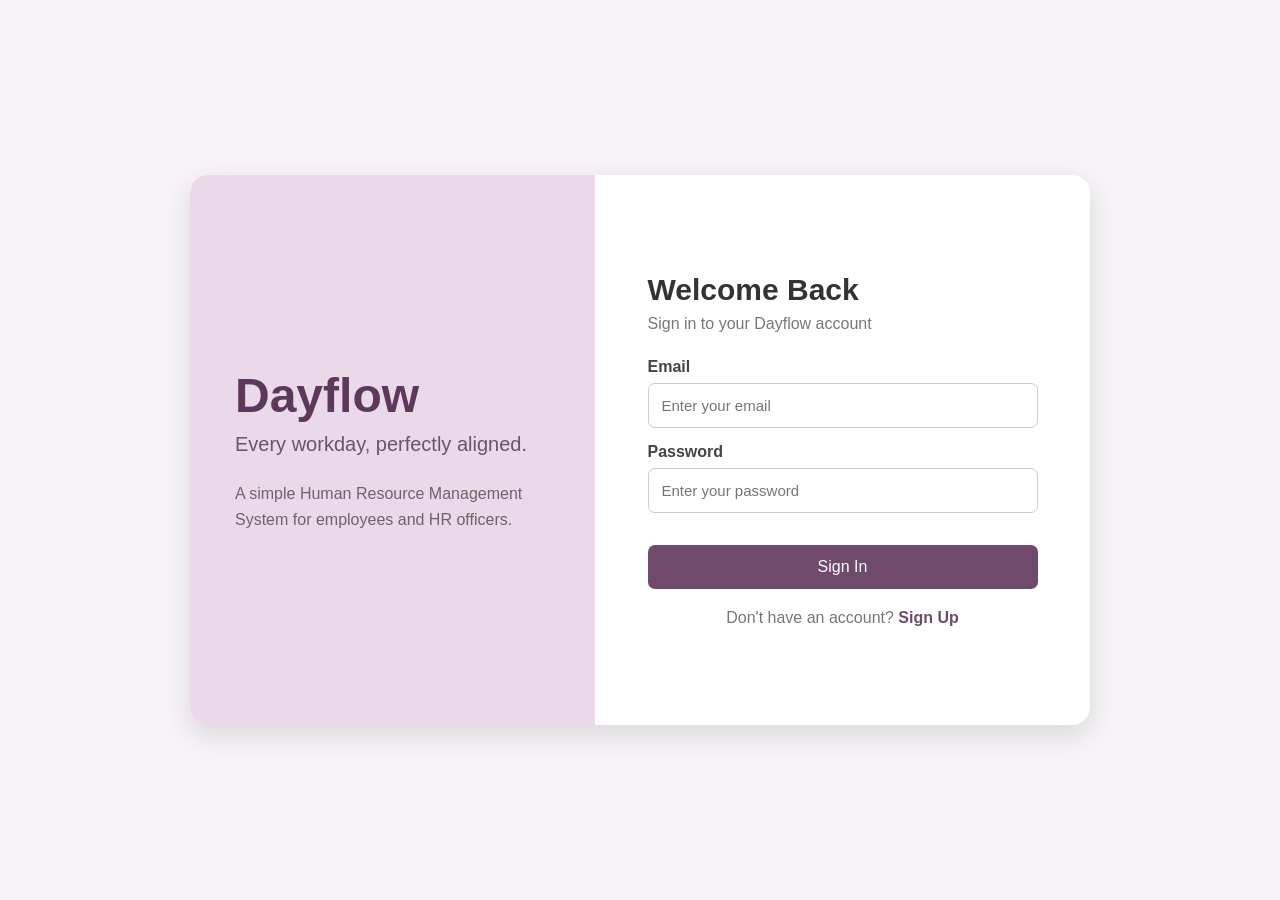
==== module3/index.html @ a834f314 "Implement authentication and authorization UI" ====
<!DOCTYPE html>
<html lang="en">
<head>
    <meta charset="UTF-8">
    <meta name="viewport" content="width=device-width, initial-scale=1.0">

    <title>Dayflow - HRMS</title>

    <link rel="stylesheet" href="style.css">
</head>

<body>

    <div class="container">

        <!-- LEFT SIDE -->
        <div class="welcome-section">

            <h1>Dayflow</h1>

            <p class="tagline">
                Every workday, perfectly aligned.
            </p>

            <p class="description">
                A simple Human Resource Management System
                for employees and HR officers.
            </p>

        </div>


        <!-- RIGHT SIDE -->
        <div class="auth-section">

            <!-- LOGIN -->
            <div id="loginBox" class="auth-box">

                <h2>Welcome Back</h2>

                <p class="subtitle">
                    Sign in to your Dayflow account
                </p>

                <form id="loginForm">

                    <label>Email</label>
                    <input
                        type="email"
                        id="loginEmail"
                        placeholder="Enter your email"
                        required
                    >

                    <label>Password</label>
                    <input
                        type="password"
                        id="loginPassword"
                        placeholder="Enter your password"
                        required
                    >

                    <p id="loginError" class="error"></p>

                    <button type="submit">
                        Sign In
                    </button>

                </form>

                <p class="switch-text">
                    Don't have an account?
                    <span onclick="showSignup()">Sign Up</span>
                </p>

            </div>


            <!-- SIGN UP -->
            <div id="signupBox" class="auth-box hidden">

                <h2>Create Account</h2>

                <p class="subtitle">
                    Register for Dayflow
                </p>

                <form id="signupForm">

                    <label>Employee ID</label>
                    <input
                        type="text"
                        id="employeeId"
                        placeholder="Enter Employee ID"
                        required
                    >

                    <label>Email</label>
                    <input
                        type="email"
                        id="signupEmail"
                        placeholder="Enter email"
                        required
                    >

                    <label>Password</label>
                    <input
                        type="password"
                        id="signupPassword"
                        placeholder="Minimum 8 characters"
                        required
                    >

                    <label>Role</label>

                    <select id="role" required>

                        <option value="">
                            Select Role
                        </option>

                        <option value="Employee">
                            Employee
                        </option>

                        <option value="HR">
                            HR Officer
                        </option>

                    </select>

                    <p class="password-rule">
                        Password must contain at least 8 characters,
                        one uppercase letter and one number.
                    </p>

                    <p id="signupError" class="error"></p>

                    <button type="submit">
                        Sign Up
                    </button>

                </form>

                <p class="switch-text">
                    Already have an account?
                    <span onclick="showLogin()">Sign In</span>
                </p>

            </div>


            <!-- VERIFICATION -->
            <div id="verificationBox" class="auth-box hidden">

                <h2>Verify Your Email</h2>

                <p class="subtitle">
                    We've sent a verification link to
                </p>

                <p id="verificationEmail" class="email-display"></p>

                <p>
                    Please verify your email before signing in.
                </p>

                <button onclick="verifyEmail()">
                    Verify Email
                </button>

            </div>


            <!-- DASHBOARD -->
            <div id="dashboardBox" class="auth-box hidden">

                <h2 id="dashboardTitle">
                    Dashboard
                </h2>

                <p id="dashboardMessage"></p>

                <div class="dashboard-card">

                    <h3>Authentication Successful</h3>

                    <p>
                        You have successfully signed in to Dayflow.
                    </p>

                    <p id="userDetails"></p>

                </div>

                <button onclick="logout()">
                    Logout
                </button>

            </div>

        </div>

    </div>


    <script src="script.js"></script>

</body>
</html>
---- module3/style.css ----
* {
    box-sizing: border-box;
    margin: 0;
    padding: 0;
    font-family: Arial, sans-serif;
}

body {
    min-height: 100vh;
    background: #f7f4f8;
    display: flex;
    justify-content: center;
    align-items: center;
}

.container {
    width: 900px;
    min-height: 550px;
    background: white;
    display: flex;
    border-radius: 18px;
    overflow: hidden;
    box-shadow: 0 10px 30px rgba(0, 0, 0, 0.12);
}

/* LEFT */

.welcome-section {
    width: 45%;
    background: #ead9e8;
    padding: 80px 45px;
    display: flex;
    flex-direction: column;
    justify-content: center;
}

.welcome-section h1 {
    font-size: 48px;
    color: #5c385b;
    margin-bottom: 10px;
}

.tagline {
    font-size: 20px;
    color: #6d536c;
    margin-bottom: 25px;
}

.description {
    color: #6b646b;
    line-height: 1.6;
}


/* RIGHT */

.auth-section {
    width: 55%;
    padding: 45px;
    display: flex;
    align-items: center;
    justify-content: center;
}

.auth-box {
    width: 100%;
    max-width: 390px;
}

.auth-box h2 {
    font-size: 30px;
    color: #333;
    margin-bottom: 8px;
}

.subtitle {
    color: #777;
    margin-bottom: 25px;
}

label {
    display: block;
    margin-top: 15px;
    margin-bottom: 7px;
    font-weight: bold;
    color: #444;
}

input,
select {
    width: 100%;
    padding: 13px;
    border: 1px solid #ccc;
    border-radius: 7px;
    font-size: 15px;
}

input:focus,
select:focus {
    outline: none;
    border-color: #8b5c87;
}

button {
    width: 100%;
    margin-top: 22px;
    padding: 13px;
    border: none;
    border-radius: 7px;
    background: #6f4a6d;
    color: white;
    font-size: 16px;
    cursor: pointer;
}

button:hover {
    background: #583b56;
}

.switch-text {
    text-align: center;
    margin-top: 20px;
    color: #777;
}

.switch-text span {
    color: #6f4a6d;
    font-weight: bold;
    cursor: pointer;
}

.error {
    color: #d9534f;
    margin-top: 10px;
    font-size: 14px;
}

.password-rule {
    color: #777;
    font-size: 12px;
    margin-top: 7px;
    line-height: 1.4;
}

.hidden {
    display: none;
}

.email-display {
    font-weight: bold;
    color: #6f4a6d;
    margin: 15px 0;
}

.dashboard-card {
    margin-top: 25px;
    padding: 20px;
    border-radius: 10px;
    background: #f5eef5;
}

.dashboard-card h3 {
    margin-bottom: 10px;
    color: #5c385b;
}

.dashboard-card p {
    margin-top: 8px;
    color: #666;
}


/* RESPONSIVE */

@media (max-width: 750px) {

    .container {
        width: 95%;
        flex-direction: column;
    }

    .welcome-section {
        width: 100%;
        padding: 40px;
    }

    .auth-section {
        width: 100%;
    }
}
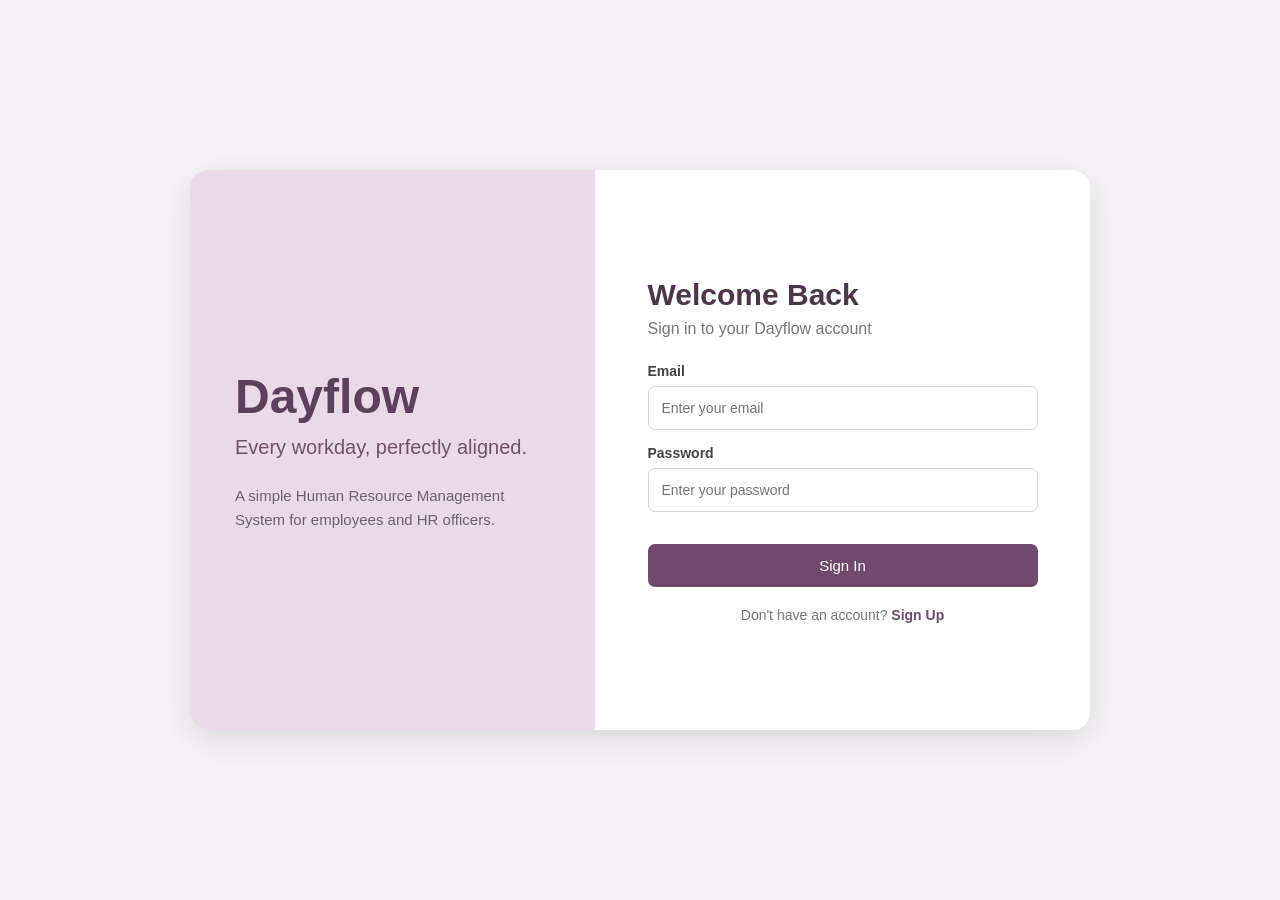
==== commit 1ae8e265: "Implement authentication and authorization UI" ====
--- a/module3/index.html
+++ b/module3/index.html
@@ -1,203 +1,993 @@
 <!DOCTYPE html>
 <html lang="en">
+
 <head>
     <meta charset="UTF-8">
     <meta name="viewport" content="width=device-width, initial-scale=1.0">
 
-    <title>Dayflow - HRMS</title>
+    <title>Dayflow - Human Resource Management System</title>
 
     <link rel="stylesheet" href="style.css">
 </head>
 
 <body>
 
-    <div class="container">
-
-        <!-- LEFT SIDE -->
-        <div class="welcome-section">
-
-            <h1>Dayflow</h1>
-
-            <p class="tagline">
-                Every workday, perfectly aligned.
-            </p>
-
-            <p class="description">
-                A simple Human Resource Management System
-                for employees and HR officers.
-            </p>
+    <!-- ================================================= -->
+    <!-- AUTHENTICATION -->
+    <!-- ================================================= -->
+
+    <div id="authSection">
+
+        <div class="auth-container">
+
+            <!-- LEFT SIDE -->
+
+            <div class="welcome-section">
+
+                <h1>Dayflow</h1>
+
+                <p class="tagline">
+                    Every workday, perfectly aligned.
+                </p>
+
+                <p class="description">
+                    A simple Human Resource Management System
+                    for employees and HR officers.
+                </p>
+
+            </div>
+
+
+            <!-- RIGHT SIDE -->
+
+            <div class="auth-section">
+
+
+                <!-- ================= SIGN IN ================= -->
+
+                <div id="loginBox" class="auth-box">
+
+                    <h2>Welcome Back</h2>
+
+                    <p class="subtitle">
+                        Sign in to your Dayflow account
+                    </p>
+
+
+                    <form id="loginForm">
+
+                        <label for="loginEmail">
+                            Email
+                        </label>
+
+                        <input
+                            type="email"
+                            id="loginEmail"
+                            placeholder="Enter your email"
+                            required
+                        >
+
+
+                        <label for="loginPassword">
+                            Password
+                        </label>
+
+                        <input
+                            type="password"
+                            id="loginPassword"
+                            placeholder="Enter your password"
+                            required
+                        >
+
+
+                        <p id="loginError" class="error"></p>
+
+
+                        <button type="submit">
+                            Sign In
+                        </button>
+
+                    </form>
+
+
+                    <p class="switch-text">
+
+                        Don't have an account?
+
+                        <span onclick="showSignup()">
+                            Sign Up
+                        </span>
+
+                    </p>
+
+                </div>
+
+
+                <!-- ================= SIGN UP ================= -->
+
+                <div id="signupBox" class="auth-box hidden">
+
+                    <h2>Create Account</h2>
+
+                    <p class="subtitle">
+                        Register for Dayflow
+                    </p>
+
+
+                    <form id="signupForm">
+
+                        <label for="employeeId">
+                            Employee ID
+                        </label>
+
+                        <input
+                            type="text"
+                            id="employeeId"
+                            placeholder="Enter Employee ID"
+                            required
+                        >
+
+
+                        <label for="signupEmail">
+                            Email
+                        </label>
+
+                        <input
+                            type="email"
+                            id="signupEmail"
+                            placeholder="Enter your email"
+                            required
+                        >
+
+
+                        <label for="signupPassword">
+                            Password
+                        </label>
+
+                        <input
+                            type="password"
+                            id="signupPassword"
+                            placeholder="Minimum 8 characters"
+                            required
+                        >
+
+
+                        <label for="role">
+                            Role
+                        </label>
+
+                        <select id="role" required>
+
+                            <option value="">
+                                Select Role
+                            </option>
+
+                            <option value="Employee">
+                                Employee
+                            </option>
+
+                            <option value="HR">
+                                HR Officer
+                            </option>
+
+                        </select>
+
+
+                        <p class="password-rule">
+
+                            Password must contain at least
+                            8 characters, one uppercase letter,
+                            one lowercase letter and one number.
+
+                        </p>
+
+
+                        <p id="signupError" class="error"></p>
+
+
+                        <button type="submit">
+                            Sign Up
+                        </button>
+
+                    </form>
+
+
+                    <p class="switch-text">
+
+                        Already have an account?
+
+                        <span onclick="showLogin()">
+                            Sign In
+                        </span>
+
+                    </p>
+
+                </div>
+
+
+                <!-- ================= EMAIL VERIFICATION ================= -->
+
+                <div id="verificationBox"
+                     class="auth-box hidden">
+
+                    <h2>Verify Your Email</h2>
+
+                    <p class="subtitle">
+                        Your account has been created.
+                    </p>
+
+                    <p>
+                        Verification is required before you
+                        can sign in.
+                    </p>
+
+
+                    <p id="verificationEmail"
+                       class="email-display">
+                    </p>
+
+
+                    <button onclick="verifyEmail()">
+                        Verify Email
+                    </button>
+
+
+                    <p class="verification-note">
+                        Demo mode: clicking the button simulates
+                        email verification.
+                    </p>
+
+                </div>
+
+            </div>
 
         </div>
 
-
-        <!-- RIGHT SIDE -->
-        <div class="auth-section">
-
-            <!-- LOGIN -->
-            <div id="loginBox" class="auth-box">
-
-                <h2>Welcome Back</h2>
-
-                <p class="subtitle">
-                    Sign in to your Dayflow account
-                </p>
-
-                <form id="loginForm">
-
-                    <label>Email</label>
-                    <input
-                        type="email"
-                        id="loginEmail"
-                        placeholder="Enter your email"
-                        required
-                    >
-
-                    <label>Password</label>
-                    <input
-                        type="password"
-                        id="loginPassword"
-                        placeholder="Enter your password"
-                        required
-                    >
-
-                    <p id="loginError" class="error"></p>
-
-                    <button type="submit">
-                        Sign In
+    </div>
+
+
+    <!-- ================================================= -->
+    <!-- DASHBOARD -->
+    <!-- ================================================= -->
+
+    <div id="dashboardSection" class="hidden">
+
+        <div class="app">
+
+
+            <!-- ================= SIDEBAR ================= -->
+
+            <aside class="sidebar">
+
+                <div class="logo">
+
+                    <h1>Dayflow</h1>
+
+                    <p>
+                        Every workday, perfectly aligned.
+                    </p>
+
+                </div>
+
+
+                <nav>
+
+                    <button
+                        class="nav-item active"
+                        onclick="showDashboard()">
+
+                        🏠 Dashboard
+
                     </button>
 
-                </form>
-
-                <p class="switch-text">
-                    Don't have an account?
-                    <span onclick="showSignup()">Sign Up</span>
-                </p>
-
-            </div>
-
-
-            <!-- SIGN UP -->
-            <div id="signupBox" class="auth-box hidden">
-
-                <h2>Create Account</h2>
-
-                <p class="subtitle">
-                    Register for Dayflow
-                </p>
-
-                <form id="signupForm">
-
-                    <label>Employee ID</label>
-                    <input
-                        type="text"
-                        id="employeeId"
-                        placeholder="Enter Employee ID"
-                        required
-                    >
-
-                    <label>Email</label>
-                    <input
-                        type="email"
-                        id="signupEmail"
-                        placeholder="Enter email"
-                        required
-                    >
-
-                    <label>Password</label>
-                    <input
-                        type="password"
-                        id="signupPassword"
-                        placeholder="Minimum 8 characters"
-                        required
-                    >
-
-                    <label>Role</label>
-
-                    <select id="role" required>
-
-                        <option value="">
-                            Select Role
-                        </option>
-
-                        <option value="Employee">
-                            Employee
-                        </option>
-
-                        <option value="HR">
-                            HR Officer
-                        </option>
-
-                    </select>
-
-                    <p class="password-rule">
-                        Password must contain at least 8 characters,
-                        one uppercase letter and one number.
-                    </p>
-
-                    <p id="signupError" class="error"></p>
-
-                    <button type="submit">
-                        Sign Up
+
+                    <button
+                        class="nav-item employee-only"
+                        onclick="showProfile()">
+
+                        👤 Profile
+
                     </button>
 
-                </form>
-
-                <p class="switch-text">
-                    Already have an account?
-                    <span onclick="showLogin()">Sign In</span>
-                </p>
-
-            </div>
-
-
-            <!-- VERIFICATION -->
-            <div id="verificationBox" class="auth-box hidden">
-
-                <h2>Verify Your Email</h2>
-
-                <p class="subtitle">
-                    We've sent a verification link to
-                </p>
-
-                <p id="verificationEmail" class="email-display"></p>
-
-                <p>
-                    Please verify your email before signing in.
-                </p>
-
-                <button onclick="verifyEmail()">
-                    Verify Email
-                </button>
-
-            </div>
-
-
-            <!-- DASHBOARD -->
-            <div id="dashboardBox" class="auth-box hidden">
-
-                <h2 id="dashboardTitle">
-                    Dashboard
-                </h2>
-
-                <p id="dashboardMessage"></p>
-
-                <div class="dashboard-card">
-
-                    <h3>Authentication Successful</h3>
-
-                    <p>
-                        You have successfully signed in to Dayflow.
-                    </p>
-
-                    <p id="userDetails"></p>
-
-                </div>
-
-                <button onclick="logout()">
-                    Logout
-                </button>
-
-            </div>
+
+                    <button
+                        class="nav-item employee-only"
+                        onclick="showAttendance()">
+
+                        📅 Attendance
+
+                    </button>
+
+
+                    <button
+                        class="nav-item employee-only"
+                        onclick="showLeaveRequests()">
+
+                        📝 Leave Requests
+
+                    </button>
+
+
+                    <button
+                        class="nav-item hr-only"
+                        onclick="showEmployees()">
+
+                        👥 Employees
+
+                    </button>
+
+
+                    <button
+                        class="nav-item hr-only"
+                        onclick="showAttendanceRecords()">
+
+                        📊 Attendance Records
+
+                    </button>
+
+
+                    <button
+                        class="nav-item hr-only"
+                        onclick="showLeaveApprovals()">
+
+                        ✅ Leave Approvals
+
+                    </button>
+
+
+                    <button
+                        class="nav-item"
+                        onclick="logout()">
+
+                        🚪 Logout
+
+                    </button>
+
+                </nav>
+
+            </aside>
+
+
+            <!-- ================= MAIN ================= -->
+
+            <main class="main-content">
+
+
+                <!-- TOP BAR -->
+
+                <header class="topbar">
+
+                    <div>
+
+                        <h2 id="dashboardTitle">
+                            Dashboard
+                        </h2>
+
+                        <p id="welcomeText">
+                            Welcome to Dayflow.
+                        </p>
+
+                    </div>
+
+
+                    <div class="user-profile">
+
+                        <div
+                            class="avatar"
+                            id="userAvatar">
+
+                            U
+
+                        </div>
+
+
+                        <div>
+
+                            <strong id="loggedUser">
+                                User
+                            </strong>
+
+                            <small id="userRole">
+                                User
+                            </small>
+
+                        </div>
+
+                    </div>
+
+                </header>
+
+
+                <!-- ================================================= -->
+                <!-- EMPLOYEE DASHBOARD -->
+                <!-- ================================================= -->
+
+                <section
+                    id="employeeDashboard"
+                    class="dashboard-page hidden">
+
+
+                    <div class="section-title">
+
+                        <h3>
+                            Quick Access
+                        </h3>
+
+                    </div>
+
+
+                    <div class="cards">
+
+
+                        <!-- PROFILE -->
+
+                        <div class="card">
+
+                            <div class="card-icon">
+                                👤
+                            </div>
+
+                            <h3>
+                                Profile
+                            </h3>
+
+                            <p>
+                                View and manage your
+                                personal details.
+                            </p>
+
+                            <button onclick="showProfile()">
+                                View Profile
+                            </button>
+
+                        </div>
+
+
+                        <!-- ATTENDANCE -->
+
+                        <div class="card">
+
+                            <div class="card-icon">
+                                📅
+                            </div>
+
+                            <h3>
+                                Attendance
+                            </h3>
+
+                            <p>
+                                View your attendance records.
+                            </p>
+
+                            <button onclick="showAttendance()">
+                                View Attendance
+                            </button>
+
+                        </div>
+
+
+                        <!-- LEAVE -->
+
+                        <div class="card">
+
+                            <div class="card-icon">
+                                📝
+                            </div>
+
+                            <h3>
+                                Leave Requests
+                            </h3>
+
+                            <p>
+                                Apply for leave and track
+                                your requests.
+                            </p>
+
+                            <button onclick="showLeaveRequests()">
+                                Manage Leave
+                            </button>
+
+                        </div>
+
+
+                        <!-- LOGOUT -->
+
+                        <div class="card">
+
+                            <div class="card-icon">
+                                🚪
+                            </div>
+
+                            <h3>
+                                Logout
+                            </h3>
+
+                            <p>
+                                Securely sign out of
+                                your account.
+                            </p>
+
+                            <button onclick="logout()">
+                                Logout
+                            </button>
+
+                        </div>
+
+                    </div>
+
+
+                    <!-- RECENT ACTIVITY -->
+
+                    <div class="content-section">
+
+                        <div class="section-header">
+
+                            <h3>
+                                Recent Activity
+                            </h3>
+
+                        </div>
+
+
+                        <div id="employeeActivity">
+
+                            <div class="empty-state">
+
+                                <div class="empty-icon">
+                                    📋
+                                </div>
+
+                                <h3>
+                                    No recent activity
+                                </h3>
+
+                                <p>
+                                    Your recent activities
+                                    will appear here.
+                                </p>
+
+                            </div>
+
+                        </div>
+
+                    </div>
+
+
+                    <!-- ALERTS -->
+
+                    <div class="content-section">
+
+                        <div class="section-header">
+
+                            <h3>
+                                Alerts
+                            </h3>
+
+                        </div>
+
+
+                        <div id="employeeAlerts">
+
+                            <div class="empty-state">
+
+                                <div class="empty-icon">
+                                    🔔
+                                </div>
+
+                                <h3>
+                                    No alerts
+                                </h3>
+
+                                <p>
+                                    You don't have any alerts
+                                    at the moment.
+                                </p>
+
+                            </div>
+
+                        </div>
+
+                    </div>
+
+                </section>
+
+
+                <!-- ================================================= -->
+                <!-- HR DASHBOARD -->
+                <!-- ================================================= -->
+
+                <section
+                    id="hrDashboard"
+                    class="dashboard-page hidden">
+
+
+                    <div class="section-title">
+
+                        <h3>
+                            HR Overview
+                        </h3>
+
+                    </div>
+
+
+                    <!-- STATISTICS -->
+
+                    <div class="stats">
+
+
+                        <div class="stat-card">
+
+                            <span>
+                                👥
+                            </span>
+
+                            <div>
+
+                                <p>
+                                    Total Employees
+                                </p>
+
+                                <h2 id="totalEmployees">
+                                    0
+                                </h2>
+
+                            </div>
+
+                        </div>
+
+
+                        <div class="stat-card">
+
+                            <span>
+                                ✓
+                            </span>
+
+                            <div>
+
+                                <p>
+                                    Present Today
+                                </p>
+
+                                <h2 id="presentCount">
+                                    0
+                                </h2>
+
+                            </div>
+
+                        </div>
+
+
+                        <div class="stat-card">
+
+                            <span>
+                                📝
+                            </span>
+
+                            <div>
+
+                                <p>
+                                    Pending Leaves
+                                </p>
+
+                                <h2 id="pendingLeaveCount">
+                                    0
+                                </h2>
+
+                            </div>
+
+                        </div>
+
+
+                        <div class="stat-card">
+
+                            <span>
+                                ⚠
+                            </span>
+
+                            <div>
+
+                                <p>
+                                    Absent Today
+                                </p>
+
+                                <h2 id="absentCount">
+                                    0
+                                </h2>
+
+                            </div>
+
+                        </div>
+
+                    </div>
+
+
+                    <!-- EMPLOYEE LIST -->
+
+                    <div class="content-section">
+
+                        <div class="section-header">
+
+                            <h3>
+                                Employee List
+                            </h3>
+
+                            <input
+                                type="text"
+                                id="employeeSearch"
+                                placeholder="Search employee..."
+                                onkeyup="searchEmployees()"
+                            >
+
+                        </div>
+
+
+                        <div id="employeeList">
+
+                            <div class="empty-state">
+
+                                <div class="empty-icon">
+                                    👥
+                                </div>
+
+                                <h3>
+                                    No employees registered
+                                </h3>
+
+                                <p>
+                                    Registered employees will
+                                    appear here.
+                                </p>
+
+                            </div>
+
+                        </div>
+
+                    </div>
+
+
+                    <!-- SELECTED EMPLOYEE -->
+
+                    <div
+                        id="selectedEmployeeSection"
+                        class="content-section hidden">
+
+                        <div class="section-header">
+
+                            <h3>
+                                Employee Details
+                            </h3>
+
+                        </div>
+
+
+                        <div id="selectedEmployee">
+
+                        </div>
+
+                    </div>
+
+
+                    <!-- ATTENDANCE RECORDS -->
+
+                    <div class="content-section">
+
+                        <div class="section-header">
+
+                            <h3>
+                                Attendance Records
+                            </h3>
+
+                        </div>
+
+
+                        <div id="hrAttendanceRecords">
+
+                            <div class="empty-state">
+
+                                <div class="empty-icon">
+                                    📊
+                                </div>
+
+                                <h3>
+                                    No attendance records
+                                </h3>
+
+                                <p>
+                                    Attendance records will
+                                    appear here when available.
+                                </p>
+
+                            </div>
+
+                        </div>
+
+                    </div>
+
+
+                    <!-- LEAVE APPROVALS -->
+
+                    <div class="content-section">
+
+                        <div class="section-header">
+
+                            <h3>
+                                Leave Approvals
+                            </h3>
+
+                        </div>
+
+
+                        <div id="hrLeaveApprovals">
+
+                            <div class="empty-state">
+
+                                <div class="empty-icon">
+                                    📝
+                                </div>
+
+                                <h3>
+                                    No leave requests
+                                </h3>
+
+                                <p>
+                                    Employee leave requests
+                                    will appear here.
+                                </p>
+
+                            </div>
+
+                        </div>
+
+                    </div>
+
+                </section>
+
+
+                <!-- ================================================= -->
+                <!-- PROFILE PAGE -->
+                <!-- ================================================= -->
+
+                <section
+                    id="profilePage"
+                    class="dashboard-page hidden">
+
+                    <div class="content-section">
+
+                        <div class="section-header">
+
+                            <h3>
+                                My Profile
+                            </h3>
+
+                        </div>
+
+
+                        <div class="profile-details">
+
+                            <div class="profile-row">
+
+                                <strong>
+                                    Employee ID
+                                </strong>
+
+                                <span id="profileEmployeeId">
+                                </span>
+
+                            </div>
+
+
+                            <div class="profile-row">
+
+                                <strong>
+                                    Email
+                                </strong>
+
+                                <span id="profileEmail">
+                                </span>
+
+                            </div>
+
+
+                            <div class="profile-row">
+
+                                <strong>
+                                    Role
+                                </strong>
+
+                                <span id="profileRole">
+                                </span>
+
+                            </div>
+
+                        </div>
+
+                    </div>
+
+                </section>
+
+
+                <!-- ================================================= -->
+                <!-- ATTENDANCE PAGE -->
+                <!-- ================================================= -->
+
+                <section
+                    id="attendancePage"
+                    class="dashboard-page hidden">
+
+                    <div class="content-section">
+
+                        <div class="section-header">
+
+                            <h3>
+                                My Attendance
+                            </h3>
+
+                        </div>
+
+
+                        <div class="empty-state">
+
+                            <div class="empty-icon">
+                                📅
+                            </div>
+
+                            <h3>
+                                No attendance records
+                            </h3>
+
+                            <p>
+                                Your attendance records
+                                will appear here.
+                            </p>
+
+                        </div>
+
+                    </div>
+
+                </section>
+
+
+                <!-- ================================================= -->
+                <!-- LEAVE PAGE -->
+                <!-- ================================================= -->
+
+                <section
+                    id="leavePage"
+                    class="dashboard-page hidden">
+
+                    <div class="content-section">
+
+                        <div class="section-header">
+
+                            <h3>
+                                Leave Requests
+                            </h3>
+
+                        </div>
+
+
+                        <div class="empty-state">
+
+                            <div class="empty-icon">
+                                📝
+                            </div>
+
+                            <h3>
+                                No leave requests
+                            </h3>
+
+                            <p>
+                                Your leave requests
+                                will appear here.
+                            </p>
+
+                        </div>
+
+                    </div>
+
+                </section>
+
+            </main>
 
         </div>
 
@@ -207,4 +997,5 @@
     <script src="script.js"></script>
 
 </body>
+
 </html>
--- a/module3/style.css
+++ b/module3/style.css
@@ -1,34 +1,55 @@
 * {
-    box-sizing: border-box;
     margin: 0;
     padding: 0;
+    box-sizing: border-box;
     font-family: Arial, sans-serif;
 }
 
 body {
+    background: #f7f4f8;
+    color: #333;
+}
+
+
+/* ================================= */
+/* HIDDEN */
+/* ================================= */
+
+.hidden {
+    display: none !important;
+}
+
+
+/* ================================= */
+/* AUTHENTICATION */
+/* ================================= */
+
+#authSection {
     min-height: 100vh;
+    display: flex;
+    justify-content: center;
+    align-items: center;
     background: #f7f4f8;
-    display: flex;
-    justify-content: center;
-    align-items: center;
-}
-
-.container {
+    padding: 30px;
+}
+
+.auth-container {
     width: 900px;
-    min-height: 550px;
+    min-height: 560px;
     background: white;
-    display: flex;
     border-radius: 18px;
     overflow: hidden;
-    box-shadow: 0 10px 30px rgba(0, 0, 0, 0.12);
-}
-
-/* LEFT */
+    display: flex;
+    box-shadow: 0 10px 35px rgba(0, 0, 0, 0.12);
+}
+
+
+/* LEFT SIDE */
 
 .welcome-section {
     width: 45%;
     background: #ead9e8;
-    padding: 80px 45px;
+    padding: 60px 45px;
     display: flex;
     flex-direction: column;
     justify-content: center;
@@ -36,8 +57,8 @@
 
 .welcome-section h1 {
     font-size: 48px;
-    color: #5c385b;
-    margin-bottom: 10px;
+    color: #5d405b;
+    margin-bottom: 12px;
 }
 
 .tagline {
@@ -49,17 +70,18 @@
 .description {
     color: #6b646b;
     line-height: 1.6;
-}
-
-
-/* RIGHT */
+    font-size: 15px;
+}
+
+
+/* RIGHT SIDE */
 
 .auth-section {
     width: 55%;
     padding: 45px;
     display: flex;
-    align-items: center;
     justify-content: center;
+    align-items: center;
 }
 
 .auth-box {
@@ -69,7 +91,7 @@
 
 .auth-box h2 {
     font-size: 30px;
-    color: #333;
+    color: #4d354b;
     margin-bottom: 8px;
 }
 
@@ -78,30 +100,40 @@
     margin-bottom: 25px;
 }
 
-label {
+
+/* LABELS */
+
+.auth-box label {
     display: block;
     margin-top: 15px;
     margin-bottom: 7px;
+    font-size: 14px;
     font-weight: bold;
     color: #444;
 }
 
-input,
-select {
+
+/* INPUTS */
+
+.auth-box input,
+.auth-box select {
     width: 100%;
     padding: 13px;
-    border: 1px solid #ccc;
+    border: 1px solid #d6d0d6;
     border-radius: 7px;
-    font-size: 15px;
-}
-
-input:focus,
-select:focus {
+    font-size: 14px;
     outline: none;
-    border-color: #8b5c87;
-}
-
-button {
+}
+
+.auth-box input:focus,
+.auth-box select:focus {
+    border-color: #765371;
+}
+
+
+/* BUTTON */
+
+.auth-box button {
     width: 100%;
     margin-top: 22px;
     padding: 13px;
@@ -109,18 +141,22 @@
     border-radius: 7px;
     background: #6f4a6d;
     color: white;
-    font-size: 16px;
+    font-size: 15px;
     cursor: pointer;
 }
 
-button:hover {
+.auth-box button:hover {
     background: #583b56;
 }
+
+
+/* SWITCH */
 
 .switch-text {
     text-align: center;
     margin-top: 20px;
     color: #777;
+    font-size: 14px;
 }
 
 .switch-text span {
@@ -129,62 +165,459 @@
     cursor: pointer;
 }
 
+
+/* ERROR */
+
 .error {
     color: #d9534f;
     margin-top: 10px;
+    font-size: 13px;
+}
+
+
+/* PASSWORD RULE */
+
+.password-rule {
+    color: #888;
+    font-size: 12px;
+    margin-top: 8px;
+    line-height: 1.5;
+}
+
+
+/* EMAIL */
+
+.email-display {
+    color: #6f4a6d;
+    font-weight: bold;
+    margin: 15px 0;
+}
+
+.verification-note {
+    color: #888;
+    font-size: 12px;
+    margin-top: 15px;
+    line-height: 1.5;
+}
+
+
+/* ================================= */
+/* DASHBOARD */
+/* ================================= */
+
+#dashboardSection {
+    min-height: 100vh;
+}
+
+.app {
+    display: flex;
+    min-height: 100vh;
+}
+
+
+/* ================================= */
+/* SIDEBAR */
+/* ================================= */
+
+.sidebar {
+    width: 240px;
+    background: #5d405b;
+    color: white;
+    padding: 30px 20px;
+    position: fixed;
+    height: 100vh;
+}
+
+.logo h1 {
+    font-size: 30px;
+}
+
+.logo p {
+    font-size: 11px;
+    margin-top: 5px;
+    opacity: 0.8;
+}
+
+nav {
+    margin-top: 50px;
+}
+
+.nav-item {
+    width: 100%;
+    padding: 13px;
+    margin-bottom: 10px;
+    border: none;
+    border-radius: 8px;
+    background: transparent;
+    color: white;
+    text-align: left;
+    cursor: pointer;
     font-size: 14px;
 }
 
-.password-rule {
+.nav-item:hover,
+.nav-item.active {
+    background: #765371;
+}
+
+
+/* ================================= */
+/* MAIN CONTENT */
+/* ================================= */
+
+.main-content {
+    margin-left: 240px;
+    width: calc(100% - 240px);
+    padding: 30px 40px;
+}
+
+
+/* ================================= */
+/* TOP BAR */
+/* ================================= */
+
+.topbar {
+    display: flex;
+    justify-content: space-between;
+    align-items: center;
+    margin-bottom: 35px;
+}
+
+.topbar h2 {
+    font-size: 28px;
+    color: #4d354b;
+}
+
+.topbar p {
+    margin-top: 7px;
     color: #777;
+}
+
+
+/* USER */
+
+.user-profile {
+    display: flex;
+    align-items: center;
+    gap: 10px;
+}
+
+.user-profile small {
+    display: block;
+    color: #888;
+    margin-top: 3px;
+}
+
+.avatar {
+    width: 45px;
+    height: 45px;
+    border-radius: 50%;
+    background: #d8bfd6;
+    color: #5d405b;
+    display: flex;
+    align-items: center;
+    justify-content: center;
+    font-weight: bold;
+}
+
+
+/* ================================= */
+/* SECTION TITLE */
+/* ================================= */
+
+.section-title {
+    margin-bottom: 18px;
+}
+
+.section-title h3 {
+    color: #4d354b;
+}
+
+
+/* ================================= */
+/* EMPLOYEE CARDS */
+/* ================================= */
+
+.cards {
+    display: grid;
+    grid-template-columns: repeat(4, 1fr);
+    gap: 18px;
+}
+
+.card {
+    background: white;
+    padding: 22px;
+    border-radius: 12px;
+    box-shadow: 0 3px 12px rgba(0, 0, 0, 0.06);
+}
+
+.card-icon {
+    font-size: 28px;
+    margin-bottom: 15px;
+}
+
+.card h3 {
+    color: #4d354b;
+    margin-bottom: 8px;
+}
+
+.card p {
+    color: #777;
+    font-size: 13px;
+    line-height: 1.5;
+    min-height: 40px;
+}
+
+.card button {
+    margin-top: 18px;
+    padding: 9px 12px;
+    border: none;
+    border-radius: 6px;
+    background: #765371;
+    color: white;
+    cursor: pointer;
+}
+
+
+/* ================================= */
+/* CONTENT SECTIONS */
+/* ================================= */
+
+.content-section {
+    background: white;
+    margin-top: 25px;
+    padding: 25px;
+    border-radius: 12px;
+    box-shadow: 0 3px 12px rgba(0, 0, 0, 0.06);
+}
+
+.section-header {
+    display: flex;
+    justify-content: space-between;
+    align-items: center;
+    margin-bottom: 20px;
+}
+
+.section-header h3 {
+    color: #4d354b;
+}
+
+
+/* ================================= */
+/* EMPTY STATE */
+/* ================================= */
+
+.empty-state {
+    text-align: center;
+    padding: 40px 20px;
+    color: #777;
+}
+
+.empty-icon {
+    font-size: 38px;
+    margin-bottom: 12px;
+}
+
+.empty-state h3 {
+    color: #555;
+    margin-bottom: 8px;
+}
+
+.empty-state p {
+    font-size: 13px;
+    color: #999;
+}
+
+
+/* ================================= */
+/* HR STATISTICS */
+/* ================================= */
+
+.stats {
+    display: grid;
+    grid-template-columns: repeat(4, 1fr);
+    gap: 18px;
+}
+
+.stat-card {
+    background: white;
+    padding: 22px;
+    border-radius: 12px;
+    box-shadow: 0 3px 12px rgba(0, 0, 0, 0.06);
+    display: flex;
+    align-items: center;
+    gap: 15px;
+}
+
+.stat-card > span {
+    font-size: 28px;
+}
+
+.stat-card p {
+    color: #777;
+    font-size: 13px;
+}
+
+.stat-card h2 {
+    color: #4d354b;
+    margin-top: 5px;
+}
+
+
+/* ================================= */
+/* SEARCH */
+/* ================================= */
+
+#employeeSearch {
+    padding: 9px 12px;
+    border: 1px solid #ddd;
+    border-radius: 6px;
+    outline: none;
+}
+
+#employeeSearch:focus {
+    border-color: #765371;
+}
+
+
+/* ================================= */
+/* EMPLOYEE LIST */
+/* ================================= */
+
+.employee-list {
+    display: flex;
+    flex-direction: column;
+    gap: 10px;
+}
+
+.employee-item {
+    padding: 16px;
+    border: 1px solid #eee;
+    border-radius: 8px;
+    display: flex;
+    justify-content: space-between;
+    align-items: center;
+    cursor: pointer;
+}
+
+.employee-item:hover {
+    background: #faf7fa;
+}
+
+.employee-info strong {
+    color: #4d354b;
+}
+
+.employee-info p {
+    color: #888;
+    font-size: 13px;
+    margin-top: 5px;
+}
+
+.view-button {
+    padding: 8px 12px;
+    border: none;
+    border-radius: 6px;
+    background: #765371;
+    color: white;
+    cursor: pointer;
+}
+
+
+/* ================================= */
+/* SELECTED EMPLOYEE */
+/* ================================= */
+
+.selected-details {
+    display: grid;
+    grid-template-columns: repeat(3, 1fr);
+    gap: 15px;
+}
+
+.detail-box {
+    background: #faf7fa;
+    padding: 15px;
+    border-radius: 8px;
+}
+
+.detail-box span {
+    display: block;
+    color: #999;
     font-size: 12px;
-    margin-top: 7px;
-    line-height: 1.4;
-}
-
-.hidden {
-    display: none;
-}
-
-.email-display {
-    font-weight: bold;
-    color: #6f4a6d;
-    margin: 15px 0;
-}
-
-.dashboard-card {
-    margin-top: 25px;
-    padding: 20px;
-    border-radius: 10px;
-    background: #f5eef5;
-}
-
-.dashboard-card h3 {
-    margin-bottom: 10px;
-    color: #5c385b;
-}
-
-.dashboard-card p {
-    margin-top: 8px;
-    color: #666;
-}
-
-
+    margin-bottom: 5px;
+}
+
+.detail-box strong {
+    color: #4d354b;
+}
+
+
+/* ================================= */
+/* PROFILE */
+/* ================================= */
+
+.profile-details {
+    max-width: 600px;
+}
+
+.profile-row {
+    display: flex;
+    justify-content: space-between;
+    padding: 18px 5px;
+    border-bottom: 1px solid #eee;
+}
+
+.profile-row strong {
+    color: #555;
+}
+
+.profile-row span {
+    color: #777;
+}
+
+
+/* ================================= */
 /* RESPONSIVE */
-
-@media (max-width: 750px) {
-
-    .container {
-        width: 95%;
-        flex-direction: column;
+/* ================================= */
+
+@media (max-width: 1000px) {
+
+    .cards,
+    .stats {
+        grid-template-columns: repeat(2, 1fr);
     }
+}
+
+
+@media (max-width: 700px) {
 
     .welcome-section {
-        width: 100%;
-        padding: 40px;
+        display: none;
     }
 
     .auth-section {
         width: 100%;
     }
+
+    .sidebar {
+        width: 190px;
+    }
+
+    .main-content {
+        margin-left: 190px;
+        width: calc(100% - 190px);
+        padding: 20px;
+    }
+
+    .cards,
+    .stats,
+    .selected-details {
+        grid-template-columns: 1fr;
+    }
+
+    .topbar {
+        flex-direction: column;
+        align-items: flex-start;
+        gap: 20px;
+    }
 }
